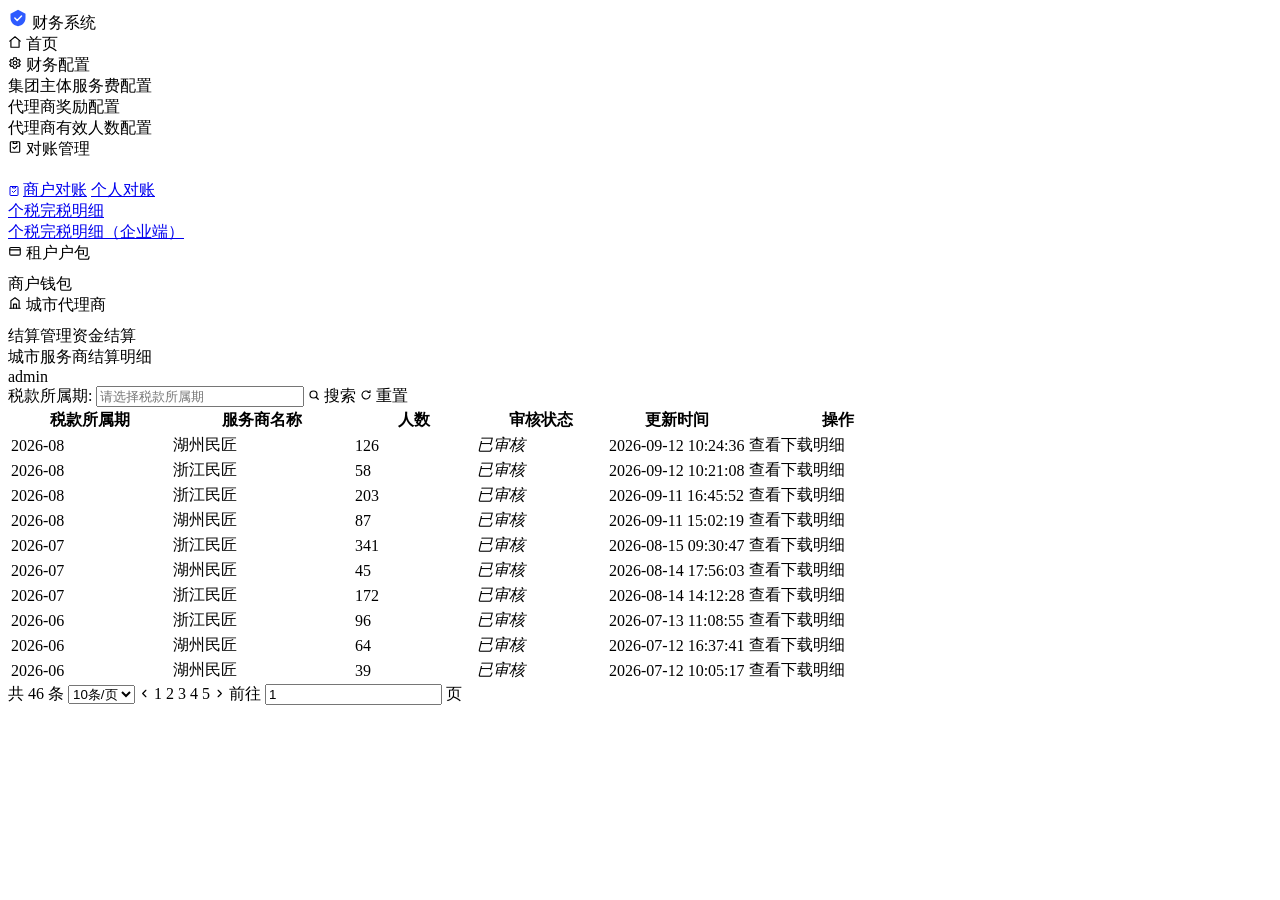
==== tax-enterprise.html @ 46fa18cd "Add finance system static pages: merchant reconciliation and tax payment details (admin & enterprise" ====
<!DOCTYPE html>
<html lang="zh-CN">
<head>
<meta charset="UTF-8">
<title>财务系统 - 个税完税明细（企业端）</title>
<link rel="stylesheet" href="./common.css">
</head>
<body>
<div class="app">

  <!-- ============ 左侧菜单 ============ -->
  <aside class="sidebar">
    <div class="logo">
      <svg width="20" height="20" viewBox="0 0 24 24" fill="none">
        <path d="M12 2 L21 7 V12 C21 17.2 17.3 20.8 12 22 C6.7 20.8 3 17.2 3 12 V7 Z" fill="#2e5bff"/>
        <path d="M8.2 12.1 L11 14.9 L16.2 9.7" stroke="#fff" stroke-width="1.8" fill="none" stroke-linecap="round" stroke-linejoin="round"/>
      </svg>
      财务系统
    </div>

    <nav class="menu">
      <div class="menu-item">
        <span class="ic">
          <svg width="14" height="14" viewBox="0 0 24 24" fill="none" stroke="currentColor" stroke-width="2" stroke-linecap="round" stroke-linejoin="round"><path d="M3 10.5 L12 3 L21 10.5"/><path d="M5 9.5 V21 H19 V9.5"/></svg>
        </span>
        首页
      </div>

      <div class="menu-group">
        <div class="menu-title">
          <span class="ic">
            <svg width="14" height="14" viewBox="0 0 24 24" fill="none" stroke="currentColor" stroke-width="2"><circle cx="12" cy="12" r="3.2"/><path d="M19 12a7 7 0 0 0-.1-1.2l2-1.5-2-3.4-2.3 1a7 7 0 0 0-2-1.2L14.2 3H9.8L9.4 5.7a7 7 0 0 0-2 1.2l-2.3-1-2 3.4 2 1.5A7 7 0 0 0 5 12c0 .4 0 .8.1 1.2l-2 1.5 2 3.4 2.3-1a7 7 0 0 0 2 1.2l.4 2.7h4.4l.4-2.7a7 7 0 0 0 2-1.2l2.3 1 2-3.4-2-1.5c.1-.4.1-.8.1-1.2z"/></svg>
          </span>
          财务配置
        </div>
        <div class="menu-sub">
          <div class="row"><span>集团主体</span><span>服务费配置</span></div>
          <div>代理商奖励配置</div>
          <div>代理商有效人数配置</div>
        </div>
      </div>

      <div class="menu-group">
        <div class="menu-title">
          <span class="ic">
            <svg width="14" height="14" viewBox="0 0 24 24" fill="none" stroke="currentColor" stroke-width="2" stroke-linecap="round" stroke-linejoin="round"><rect x="4" y="3" width="16" height="18" rx="1.5"/><path d="M9 3 V6 H15 V3"/><path d="M8.5 12.5 L11 15 L15.8 10.2"/></svg>
          </span>
          对账管理
        </div>
        <div class="menu-sub" style="padding-top:20px;">
          <div class="row">
            <a href="./index.html"><svg width="12" height="12" viewBox="0 0 24 24" fill="none" stroke="currentColor" stroke-width="2" stroke-linecap="round" stroke-linejoin="round" style="vertical-align:-2px;margin-right:3px;"><rect x="4" y="3" width="16" height="18" rx="1.5"/><path d="M9 3 V6 H15 V3"/><path d="M8.5 12.5 L11 15 L15.8 10.2"/></svg>商户对账</a>
            <a href="#">个人对账</a>
          </div>
          <div><a href="./tax.html">个税完税明细</a></div>
          <div><a href="./tax-enterprise.html" class="active">个税完税明细（企业端）</a></div>
        </div>
      </div>

      <div class="menu-group">
        <div class="menu-title">
          <span class="ic">
            <svg width="14" height="14" viewBox="0 0 24 24" fill="none" stroke="currentColor" stroke-width="2" stroke-linecap="round" stroke-linejoin="round"><rect x="3" y="6" width="18" height="13" rx="2"/><path d="M3 10 H21"/></svg>
          </span>
          租户户包
        </div>
        <div class="menu-sub" style="padding-top:10px;">
          <div>商户钱包</div>
        </div>
      </div>

      <div class="menu-group">
        <div class="menu-title">
          <span class="ic">
            <svg width="14" height="14" viewBox="0 0 24 24" fill="none" stroke="currentColor" stroke-width="2" stroke-linecap="round" stroke-linejoin="round"><path d="M3 21 H21"/><path d="M5 21 V8 L12 3 L19 8 V21"/><path d="M9.5 21 V14 H14.5 V21"/></svg>
          </span>
          城市代理商
        </div>
        <div class="menu-sub" style="padding-top:10px;">
          <div class="row"><span>结算管理</span><span>资金结算</span></div>
          <div>城市服务商结算明细</div>
        </div>
      </div>
    </nav>
  </aside>

  <!-- ============ 右侧主区域 ============ -->
  <main class="main">
    <div class="admin">admin</div>

    <div class="content">
      <div class="card">

        <!-- 筛选栏（纯静态，不做搜索交互） -->
        <div class="toolbar">
          <label class="field">税款所属期:
            <input type="text" placeholder="请选择税款所属期" style="width:200px;">
          </label>
          <span class="btn btn-primary">
            <svg width="12" height="12" viewBox="0 0 24 24" fill="none" stroke="currentColor" stroke-width="2.4" stroke-linecap="round"><circle cx="11" cy="11" r="7"/><path d="M20.5 20.5 L16.5 16.5"/></svg>
            搜索
          </span>
          <span class="btn btn-plain">
            <svg width="12" height="12" viewBox="0 0 24 24" fill="none" stroke="currentColor" stroke-width="2.2" stroke-linecap="round" stroke-linejoin="round"><path d="M20 12 A8 8 0 1 1 17.5 6.2"/><path d="M20 3 V7 H16"/></svg>
            重置
          </span>
        </div>

        <!-- 数据表格 -->
        <table>
          <colgroup>
            <col style="width:160px">
            <col style="width:180px">
            <col style="width:120px">
            <col style="width:130px">
            <col>
            <col style="width:180px">
          </colgroup>
          <thead>
            <tr>
              <th>税款所属期</th>
              <th>服务商名称</th>
              <th>人数</th>
              <th>审核状态</th>
              <th>更新时间</th>
              <th>操作</th>
            </tr>
          </thead>
          <tbody>
            <tr>
              <td>2026-08</td>
              <td>湖州民匠</td>
              <td>126</td>
              <td><i class="tag tag-done">已审核</i></td>
              <td>2026-09-12 10:24:36</td>
              <td class="ops">
                <span class="detail">查看</span><span class="detail">下载明细</span>
              </td>
            </tr>
            <tr>
              <td>2026-08</td>
              <td>浙江民匠</td>
              <td>58</td>
              <td><i class="tag tag-done">已审核</i></td>
              <td>2026-09-12 10:21:08</td>
              <td class="ops">
                <span class="detail">查看</span><span class="detail">下载明细</span>
              </td>
            </tr>
            <tr>
              <td>2026-08</td>
              <td>浙江民匠</td>
              <td>203</td>
              <td><i class="tag tag-done">已审核</i></td>
              <td>2026-09-11 16:45:52</td>
              <td class="ops">
                <span class="detail">查看</span><span class="detail">下载明细</span>
              </td>
            </tr>
            <tr>
              <td>2026-08</td>
              <td>湖州民匠</td>
              <td>87</td>
              <td><i class="tag tag-done">已审核</i></td>
              <td>2026-09-11 15:02:19</td>
              <td class="ops">
                <span class="detail">查看</span><span class="detail">下载明细</span>
              </td>
            </tr>
            <tr>
              <td>2026-07</td>
              <td>浙江民匠</td>
              <td>341</td>
              <td><i class="tag tag-done">已审核</i></td>
              <td>2026-08-15 09:30:47</td>
              <td class="ops">
                <span class="detail">查看</span><span class="detail">下载明细</span>
              </td>
            </tr>
            <tr>
              <td>2026-07</td>
              <td>湖州民匠</td>
              <td>45</td>
              <td><i class="tag tag-done">已审核</i></td>
              <td>2026-08-14 17:56:03</td>
              <td class="ops">
                <span class="detail">查看</span><span class="detail">下载明细</span>
              </td>
            </tr>
            <tr>
              <td>2026-07</td>
              <td>浙江民匠</td>
              <td>172</td>
              <td><i class="tag tag-done">已审核</i></td>
              <td>2026-08-14 14:12:28</td>
              <td class="ops">
                <span class="detail">查看</span><span class="detail">下载明细</span>
              </td>
            </tr>
            <tr>
              <td>2026-06</td>
              <td>浙江民匠</td>
              <td>96</td>
              <td><i class="tag tag-done">已审核</i></td>
              <td>2026-07-13 11:08:55</td>
              <td class="ops">
                <span class="detail">查看</span><span class="detail">下载明细</span>
              </td>
            </tr>
            <tr>
              <td>2026-06</td>
              <td>湖州民匠</td>
              <td>64</td>
              <td><i class="tag tag-done">已审核</i></td>
              <td>2026-07-12 16:37:41</td>
              <td class="ops">
                <span class="detail">查看</span><span class="detail">下载明细</span>
              </td>
            </tr>
            <tr>
              <td>2026-06</td>
              <td>湖州民匠</td>
              <td>39</td>
              <td><i class="tag tag-done">已审核</i></td>
              <td>2026-07-12 10:05:17</td>
              <td class="ops">
                <span class="detail">查看</span><span class="detail">下载明细</span>
              </td>
            </tr>
          </tbody>
        </table>

        <!-- 分页 -->
        <div class="pager">
          <span class="total">共 46 条</span>
          <select>
            <option>10条/页</option>
          </select>
          <span class="pg">
            <svg width="11" height="11" viewBox="0 0 24 24" fill="none" stroke="currentColor" stroke-width="2.6" stroke-linecap="round" stroke-linejoin="round"><polyline points="15 5 8 12 15 19"/></svg>
          </span>
          <span class="pg active">1</span>
          <span class="pg">2</span>
          <span class="pg">3</span>
          <span class="pg">4</span>
          <span class="pg">5</span>
          <span class="pg">
            <svg width="11" height="11" viewBox="0 0 24 24" fill="none" stroke="currentColor" stroke-width="2.6" stroke-linecap="round" stroke-linejoin="round"><polyline points="9 5 16 12 9 19"/></svg>
          </span>
          <span class="goto">前往 <input value="1"> 页</span>
        </div>

      </div>
    </div>
  </main>
</div>
</body>
</html>
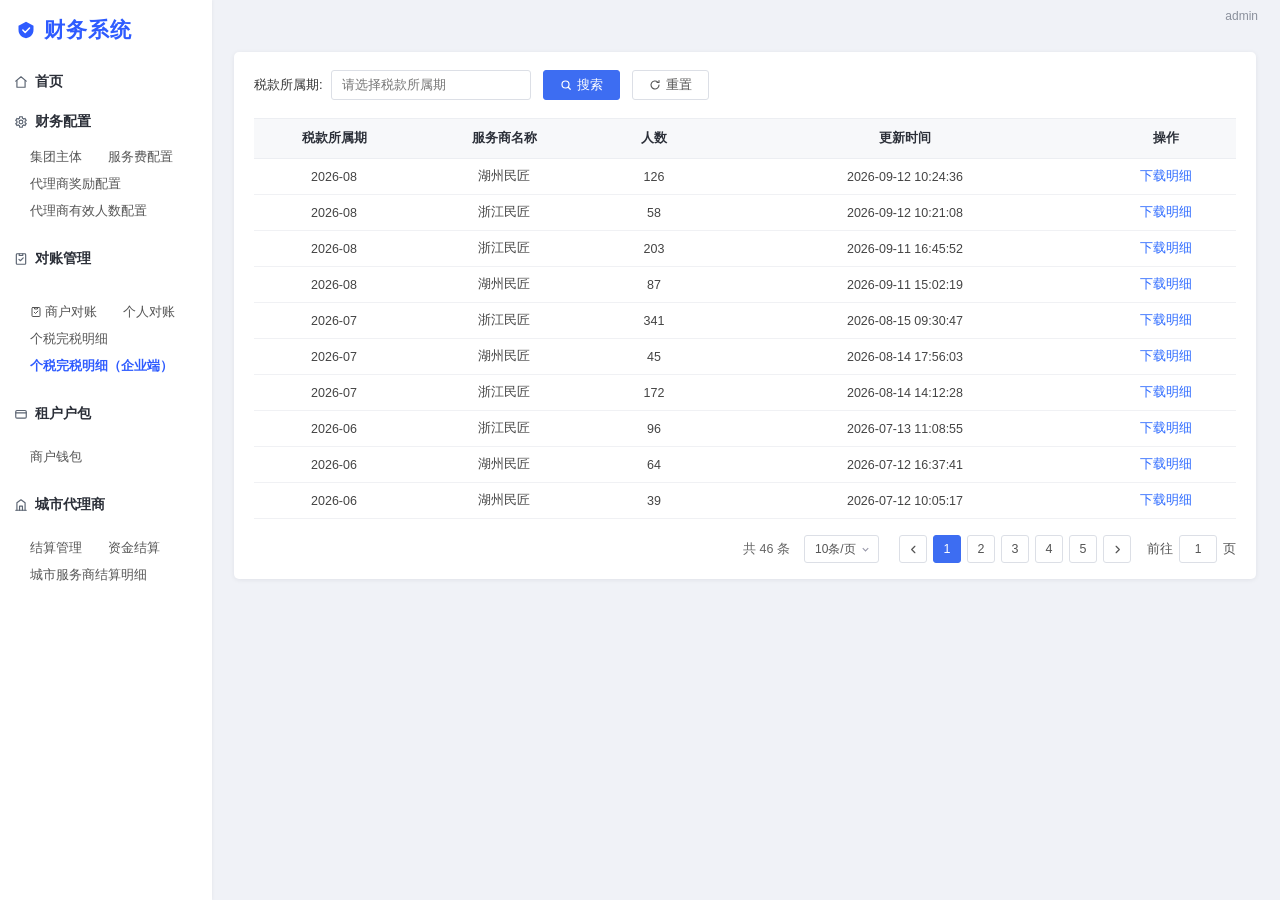
==== commit 1473fba5: "Remove view action; drop audit status column on enterprise view" ====
--- a/tax-enterprise.html
+++ b/tax-enterprise.html
@@ -112,16 +112,14 @@
             <col style="width:160px">
             <col style="width:180px">
             <col style="width:120px">
-            <col style="width:130px">
             <col>
-            <col style="width:180px">
+            <col style="width:140px">
           </colgroup>
           <thead>
             <tr>
               <th>税款所属期</th>
               <th>服务商名称</th>
               <th>人数</th>
-              <th>审核状态</th>
               <th>更新时间</th>
               <th>操作</th>
             </tr>
@@ -131,100 +129,90 @@
               <td>2026-08</td>
               <td>湖州民匠</td>
               <td>126</td>
-              <td><i class="tag tag-done">已审核</i></td>
               <td>2026-09-12 10:24:36</td>
               <td class="ops">
-                <span class="detail">查看</span><span class="detail">下载明细</span>
+                <span class="detail">下载明细</span>
               </td>
             </tr>
             <tr>
               <td>2026-08</td>
               <td>浙江民匠</td>
               <td>58</td>
-              <td><i class="tag tag-done">已审核</i></td>
               <td>2026-09-12 10:21:08</td>
               <td class="ops">
-                <span class="detail">查看</span><span class="detail">下载明细</span>
+                <span class="detail">下载明细</span>
               </td>
             </tr>
             <tr>
               <td>2026-08</td>
               <td>浙江民匠</td>
               <td>203</td>
-              <td><i class="tag tag-done">已审核</i></td>
               <td>2026-09-11 16:45:52</td>
               <td class="ops">
-                <span class="detail">查看</span><span class="detail">下载明细</span>
+                <span class="detail">下载明细</span>
               </td>
             </tr>
             <tr>
               <td>2026-08</td>
               <td>湖州民匠</td>
               <td>87</td>
-              <td><i class="tag tag-done">已审核</i></td>
               <td>2026-09-11 15:02:19</td>
               <td class="ops">
-                <span class="detail">查看</span><span class="detail">下载明细</span>
+                <span class="detail">下载明细</span>
               </td>
             </tr>
             <tr>
               <td>2026-07</td>
               <td>浙江民匠</td>
               <td>341</td>
-              <td><i class="tag tag-done">已审核</i></td>
               <td>2026-08-15 09:30:47</td>
               <td class="ops">
-                <span class="detail">查看</span><span class="detail">下载明细</span>
+                <span class="detail">下载明细</span>
               </td>
             </tr>
             <tr>
               <td>2026-07</td>
               <td>湖州民匠</td>
               <td>45</td>
-              <td><i class="tag tag-done">已审核</i></td>
               <td>2026-08-14 17:56:03</td>
               <td class="ops">
-                <span class="detail">查看</span><span class="detail">下载明细</span>
+                <span class="detail">下载明细</span>
               </td>
             </tr>
             <tr>
               <td>2026-07</td>
               <td>浙江民匠</td>
               <td>172</td>
-              <td><i class="tag tag-done">已审核</i></td>
               <td>2026-08-14 14:12:28</td>
               <td class="ops">
-                <span class="detail">查看</span><span class="detail">下载明细</span>
+                <span class="detail">下载明细</span>
               </td>
             </tr>
             <tr>
               <td>2026-06</td>
               <td>浙江民匠</td>
               <td>96</td>
-              <td><i class="tag tag-done">已审核</i></td>
               <td>2026-07-13 11:08:55</td>
               <td class="ops">
-                <span class="detail">查看</span><span class="detail">下载明细</span>
+                <span class="detail">下载明细</span>
               </td>
             </tr>
             <tr>
               <td>2026-06</td>
               <td>湖州民匠</td>
               <td>64</td>
-              <td><i class="tag tag-done">已审核</i></td>
               <td>2026-07-12 16:37:41</td>
               <td class="ops">
-                <span class="detail">查看</span><span class="detail">下载明细</span>
+                <span class="detail">下载明细</span>
               </td>
             </tr>
             <tr>
               <td>2026-06</td>
               <td>湖州民匠</td>
               <td>39</td>
-              <td><i class="tag tag-done">已审核</i></td>
               <td>2026-07-12 10:05:17</td>
               <td class="ops">
-                <span class="detail">查看</span><span class="detail">下载明细</span>
+                <span class="detail">下载明细</span>
               </td>
             </tr>
           </tbody>
--- a/common.css
+++ b/common.css
@@ -0,0 +1,319 @@
+* { margin: 0; padding: 0; box-sizing: border-box; }
+html, body { height: 100%; }
+body {
+  font-family: "Microsoft YaHei", "PingFang SC", "Hiragino Sans GB", Arial, sans-serif;
+  font-size: 13px;
+  color: #333;
+  background: #f0f2f7;
+  min-width: 1200px;
+}
+.app { display: flex; min-height: 100vh; }
+
+/* ============ 左侧菜单 ============ */
+.sidebar {
+  width: 212px;
+  flex-shrink: 0;
+  background: #fff;
+  box-shadow: 1px 0 3px rgba(0,0,0,.04);
+  padding-bottom: 30px;
+}
+.logo {
+  display: flex;
+  align-items: center;
+  gap: 8px;
+  padding: 16px 14px 14px 16px;
+  font-size: 21px;
+  font-weight: 700;
+  color: #2e5bff;
+  letter-spacing: 1px;
+}
+.logo svg { flex-shrink: 0; }
+.menu { padding-top: 4px; user-select: none; }
+.menu-group { margin-bottom: 6px; }
+.menu-title {
+  display: flex;
+  align-items: center;
+  gap: 7px;
+  padding: 11px 14px;
+  font-size: 13.5px;
+  font-weight: 700;
+  color: #2b2f38;
+}
+.menu-title .ic { color: #5b6472; display: inline-flex; }
+.menu-sub {
+  padding: 2px 14px 8px 30px;
+  color: #555;
+  line-height: 27px;
+  font-size: 12.5px;
+}
+.menu-sub .row { display: flex; gap: 26px; white-space: nowrap; }
+.menu-sub a {
+  color: #555;
+  text-decoration: none;
+}
+.menu-sub a.active { color: #2e5bff; font-weight: 600; }
+.menu-sub a.active svg { vertical-align: -2px; margin-right: 3px; }
+.menu-item {
+  display: flex;
+  align-items: center;
+  gap: 7px;
+  padding: 11px 14px;
+  font-size: 13.5px;
+  font-weight: 700;
+  color: #2b2f38;
+}
+.menu-item .ic { color: #5b6472; display: inline-flex; }
+
+/* ============ 右侧主区域 ============ */
+.main { flex: 1; position: relative; }
+.admin {
+  position: absolute;
+  top: 9px; right: 22px;
+  font-size: 12px;
+  color: #8a909c;
+}
+.content { padding: 52px 24px 30px 22px; }
+.card {
+  background: #fff;
+  border-radius: 5px;
+  box-shadow: 0 1px 5px rgba(0,21,41,.07);
+  padding: 18px 20px 16px;
+}
+
+/* ============ 筛选栏 ============ */
+.toolbar {
+  display: flex;
+  align-items: center;
+  flex-wrap: wrap;
+  gap: 12px;
+  margin-bottom: 18px;
+}
+.toolbar label.field { display: flex; align-items: center; gap: 8px; font-size: 13px; color: #333; }
+.toolbar input[type="text"],
+.toolbar select {
+  height: 30px;
+  border: 1px solid #dcdfe6;
+  border-radius: 3px;
+  padding: 0 10px;
+  font-size: 12.5px;
+  color: #333;
+  background: #fff;
+  outline: none;
+}
+.toolbar input[type="text"] { width: 230px; }
+.toolbar select {
+  width: 200px;
+  appearance: none; -webkit-appearance: none;
+  background: #fff url("data:image/svg+xml;utf8,<svg xmlns='http://www.w3.org/2000/svg' width='12' height='12' viewBox='0 0 24 24' fill='none' stroke='%2399a' stroke-width='2.4'><polyline points='6 9 12 15 18 9'/></svg>") no-repeat right 10px center;
+  padding-right: 28px;
+  color: #9aa0ab;
+}
+.toolbar select.has-val { color: #333; }
+.btn {
+  height: 30px;
+  border-radius: 3px;
+  font-size: 12.5px;
+  display: inline-flex;
+  align-items: center;
+  gap: 5px;
+  padding: 0 16px;
+}
+.btn-primary { background: #3d6df2; color: #fff; border: 1px solid #3d6df2; }
+.btn-plain { background: #fff; color: #555; border: 1px solid #dcdfe6; }
+
+.circle-tools { margin-left: auto; display: flex; gap: 9px; }
+.circle-tools .ct {
+  width: 26px; height: 26px;
+  border: 1px solid #d7dbe3;
+  border-radius: 50%;
+  color: #9aa0ac;
+  display: flex; align-items: center; justify-content: center;
+  font-size: 13px;
+  background: #fff;
+}
+.circle-tools .ct svg { display: block; }
+
+/* ============ 表格 ============ */
+table {
+  width: 100%;
+  border-collapse: collapse;
+  table-layout: fixed;
+}
+thead th {
+  background: #f7f8fa;
+  border-top: 1px solid #eceef2;
+  border-bottom: 1px solid #eceef2;
+  height: 40px;
+  font-size: 12.5px;
+  font-weight: 700;
+  color: #2b2f38;
+  text-align: center;
+  padding: 0 8px;
+  white-space: nowrap;
+  overflow: hidden;
+}
+thead th.name { text-align: left; padding-left: 16px; }
+tbody td {
+  height: 36px;
+  border-bottom: 1px solid #f0f1f4;
+  text-align: center;
+  font-size: 12.5px;
+  color: #444;
+  padding: 0 8px;
+  white-space: nowrap;
+  overflow: hidden;
+  text-overflow: ellipsis;
+}
+tbody td.name { text-align: left; padding-left: 16px; }
+tbody td.idx { color: #555; }
+.st-abn { color: #f5302b; }
+.st-ok { color: #2faf44; }
+.detail { color: #2e6bff; text-decoration: none; }
+.audit-btn { cursor: pointer; }
+.ops .detail + .detail::before {
+  content: "";
+  border-left: 1px solid #d4dae6;
+  margin: 0 7px;
+}
+/* 已审核行的审核按钮置灰不可点 */
+.detail.disabled { color: #c0c4cc; cursor: not-allowed; }
+
+/* ============ 审核状态标签 ============ */
+.tag {
+  display: inline-block;
+  height: 22px;
+  line-height: 22px;
+  padding: 0 9px;
+  border-radius: 3px;
+  font-size: 12px;
+  font-style: normal;
+}
+.tag-pending { color: #e6a23c; background: #fdf6ec; border: 1px solid #faecd8; }
+.tag-done { color: #2faf44; background: #f0f9eb; border: 1px solid #e1f3d8; }
+
+/* ============ 二次确认弹框 ============ */
+.modal-mask {
+  display: none;
+  position: fixed;
+  inset: 0;
+  background: rgba(0,0,0,.45);
+  z-index: 2000;
+}
+.modal-mask.show { display: block; }
+.modal-box {
+  position: absolute;
+  top: 50%; left: 50%;
+  transform: translate(-50%, -50%);
+  width: 420px;
+  background: #fff;
+  border-radius: 5px;
+  box-shadow: 0 8px 30px rgba(0,0,0,.18);
+  font-size: 13px;
+}
+.modal-header {
+  display: flex;
+  align-items: center;
+  justify-content: space-between;
+  padding: 15px 18px 10px;
+  font-size: 15px;
+  font-weight: 700;
+  color: #303133;
+}
+.modal-close {
+  color: #909399;
+  font-size: 17px;
+  line-height: 1;
+  cursor: pointer;
+  font-weight: 400;
+}
+.modal-body {
+  display: flex;
+  align-items: flex-start;
+  gap: 10px;
+  padding: 8px 18px 18px;
+  color: #606266;
+  line-height: 22px;
+}
+.modal-body .warn-ic { flex-shrink: 0; margin-top: 1px; }
+.modal-body .company { color: #303133; }
+.modal-footer {
+  display: flex;
+  justify-content: flex-end;
+  gap: 10px;
+  padding: 0 18px 16px;
+}
+.modal-btn {
+  min-width: 64px;
+  height: 32px;
+  padding: 0 16px;
+  border-radius: 3px;
+  font-size: 13px;
+  display: inline-flex;
+  align-items: center;
+  justify-content: center;
+  cursor: pointer;
+}
+.modal-btn.cancel { background: #fff; color: #606266; border: 1px solid #dcdfe6; }
+.modal-btn.ok { background: #3d6df2; color: #fff; border: 1px solid #3d6df2; }
+
+/* ============ 轻提示 ============ */
+.toast {
+  position: fixed;
+  top: 24px;
+  left: 50%;
+  transform: translateX(-50%);
+  background: #f0f9eb;
+  color: #2faf44;
+  border: 1px solid #e1f3d8;
+  border-radius: 4px;
+  padding: 11px 18px;
+  font-size: 13px;
+  z-index: 3000;
+  display: none;
+  align-items: center;
+  gap: 7px;
+}
+.toast.show { display: inline-flex; }
+
+/* ============ 分页 ============ */
+.pager {
+  display: flex;
+  align-items: center;
+  justify-content: flex-end;
+  gap: 6px;
+  margin-top: 16px;
+  font-size: 12.5px;
+  color: #555;
+}
+.pager .total { margin-right: 8px; color: #666; }
+.pager select {
+  height: 28px;
+  border: 1px solid #dcdfe6;
+  border-radius: 3px;
+  padding: 0 22px 0 10px;
+  font-size: 12px;
+  color: #555;
+  margin-right: 14px;
+  appearance: none; -webkit-appearance: none;
+  background: #fff url("data:image/svg+xml;utf8,<svg xmlns='http://www.w3.org/2000/svg' width='11' height='11' viewBox='0 0 24 24' fill='none' stroke='%2399a' stroke-width='2.4'><polyline points='6 9 12 15 18 9'/></svg>") no-repeat right 7px center;
+}
+.pg {
+  min-width: 28px; height: 28px;
+  border: 1px solid #dcdfe6;
+  border-radius: 3px;
+  background: #fff;
+  color: #555;
+  display: inline-flex; align-items: center; justify-content: center;
+  padding: 0 6px;
+}
+.pg.active { background: #3d6df2; border-color: #3d6df2; color: #fff; }
+.goto { margin-left: 10px; display: flex; align-items: center; gap: 6px; }
+.goto input {
+  width: 38px; height: 28px;
+  border: 1px solid #dcdfe6;
+  border-radius: 3px;
+  text-align: center;
+  font-size: 12px;
+  color: #555;
+  outline: none;
+}
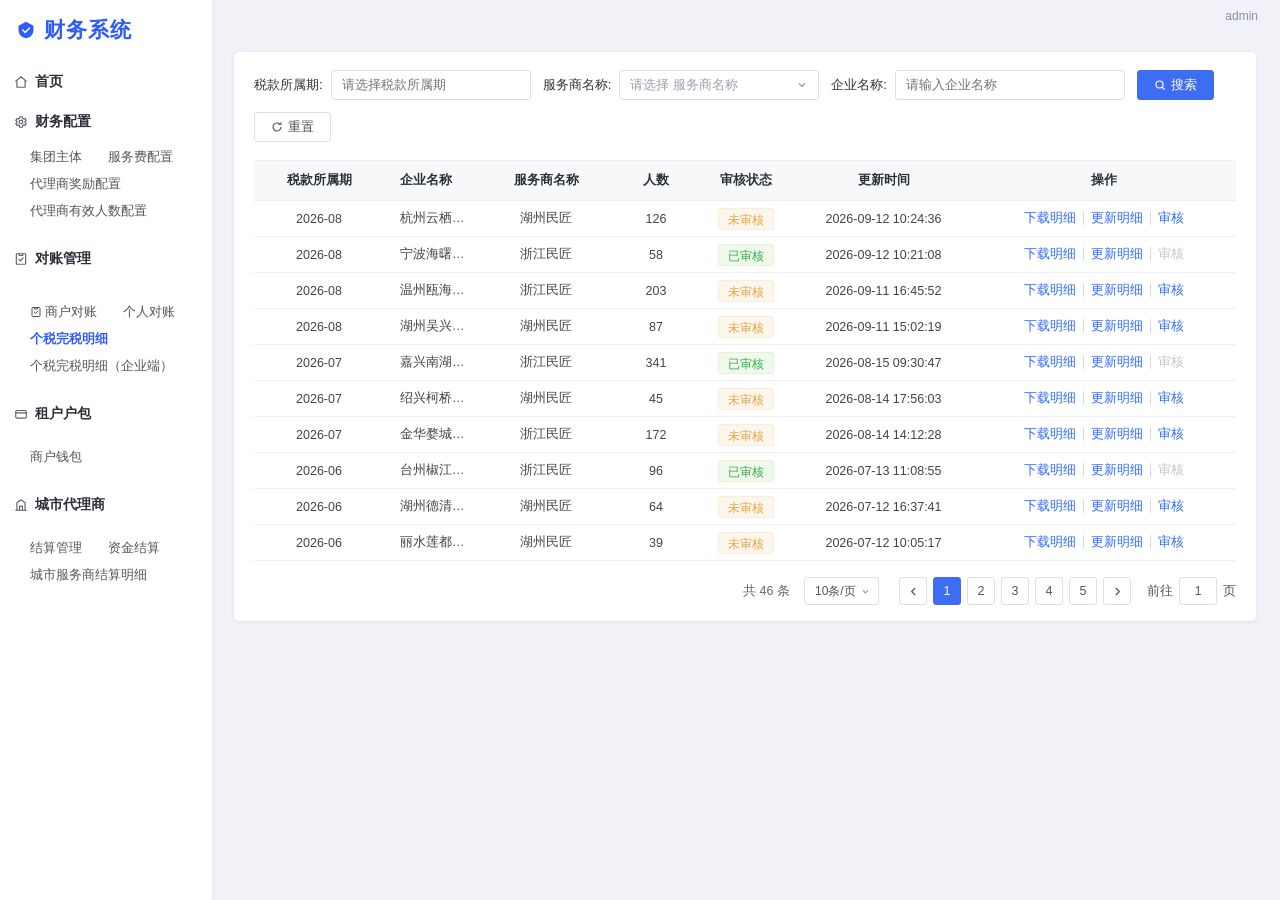
==== commit 2af52b29: "Add tax process flow image and sync latest page updates" ====
--- a/tax-enterprise.html
+++ b/tax-enterprise.html
@@ -1,246 +1,359 @@
 <!DOCTYPE html>
-<html lang="zh-CN">
-<head>
-<meta charset="UTF-8">
-<title>财务系统 - 个税完税明细（企业端）</title>
-<link rel="stylesheet" href="./common.css">
-</head>
-<body>
-<div class="app">
-
-  <!-- ============ 左侧菜单 ============ -->
-  <aside class="sidebar">
-    <div class="logo">
-      <svg width="20" height="20" viewBox="0 0 24 24" fill="none">
-        <path d="M12 2 L21 7 V12 C21 17.2 17.3 20.8 12 22 C6.7 20.8 3 17.2 3 12 V7 Z" fill="#2e5bff"/>
-        <path d="M8.2 12.1 L11 14.9 L16.2 9.7" stroke="#fff" stroke-width="1.8" fill="none" stroke-linecap="round" stroke-linejoin="round"/>
-      </svg>
-      财务系统
-    </div>
-
-    <nav class="menu">
-      <div class="menu-item">
-        <span class="ic">
-          <svg width="14" height="14" viewBox="0 0 24 24" fill="none" stroke="currentColor" stroke-width="2" stroke-linecap="round" stroke-linejoin="round"><path d="M3 10.5 L12 3 L21 10.5"/><path d="M5 9.5 V21 H19 V9.5"/></svg>
-        </span>
-        首页
-      </div>
-
-      <div class="menu-group">
-        <div class="menu-title">
-          <span class="ic">
-            <svg width="14" height="14" viewBox="0 0 24 24" fill="none" stroke="currentColor" stroke-width="2"><circle cx="12" cy="12" r="3.2"/><path d="M19 12a7 7 0 0 0-.1-1.2l2-1.5-2-3.4-2.3 1a7 7 0 0 0-2-1.2L14.2 3H9.8L9.4 5.7a7 7 0 0 0-2 1.2l-2.3-1-2 3.4 2 1.5A7 7 0 0 0 5 12c0 .4 0 .8.1 1.2l-2 1.5 2 3.4 2.3-1a7 7 0 0 0 2 1.2l.4 2.7h4.4l.4-2.7a7 7 0 0 0 2-1.2l2.3 1 2-3.4-2-1.5c.1-.4.1-.8.1-1.2z"/></svg>
-          </span>
-          财务配置
-        </div>
-        <div class="menu-sub">
-          <div class="row"><span>集团主体</span><span>服务费配置</span></div>
-          <div>代理商奖励配置</div>
-          <div>代理商有效人数配置</div>
-        </div>
-      </div>
-
-      <div class="menu-group">
-        <div class="menu-title">
-          <span class="ic">
-            <svg width="14" height="14" viewBox="0 0 24 24" fill="none" stroke="currentColor" stroke-width="2" stroke-linecap="round" stroke-linejoin="round"><rect x="4" y="3" width="16" height="18" rx="1.5"/><path d="M9 3 V6 H15 V3"/><path d="M8.5 12.5 L11 15 L15.8 10.2"/></svg>
-          </span>
-          对账管理
-        </div>
-        <div class="menu-sub" style="padding-top:20px;">
-          <div class="row">
-            <a href="./index.html"><svg width="12" height="12" viewBox="0 0 24 24" fill="none" stroke="currentColor" stroke-width="2" stroke-linecap="round" stroke-linejoin="round" style="vertical-align:-2px;margin-right:3px;"><rect x="4" y="3" width="16" height="18" rx="1.5"/><path d="M9 3 V6 H15 V3"/><path d="M8.5 12.5 L11 15 L15.8 10.2"/></svg>商户对账</a>
-            <a href="#">个人对账</a>
-          </div>
-          <div><a href="./tax.html">个税完税明细</a></div>
-          <div><a href="./tax-enterprise.html" class="active">个税完税明细（企业端）</a></div>
-        </div>
-      </div>
-
-      <div class="menu-group">
-        <div class="menu-title">
-          <span class="ic">
-            <svg width="14" height="14" viewBox="0 0 24 24" fill="none" stroke="currentColor" stroke-width="2" stroke-linecap="round" stroke-linejoin="round"><rect x="3" y="6" width="18" height="13" rx="2"/><path d="M3 10 H21"/></svg>
-          </span>
-          租户户包
-        </div>
-        <div class="menu-sub" style="padding-top:10px;">
-          <div>商户钱包</div>
-        </div>
-      </div>
-
-      <div class="menu-group">
-        <div class="menu-title">
-          <span class="ic">
-            <svg width="14" height="14" viewBox="0 0 24 24" fill="none" stroke="currentColor" stroke-width="2" stroke-linecap="round" stroke-linejoin="round"><path d="M3 21 H21"/><path d="M5 21 V8 L12 3 L19 8 V21"/><path d="M9.5 21 V14 H14.5 V21"/></svg>
-          </span>
-          城市代理商
-        </div>
-        <div class="menu-sub" style="padding-top:10px;">
-          <div class="row"><span>结算管理</span><span>资金结算</span></div>
-          <div>城市服务商结算明细</div>
-        </div>
-      </div>
-    </nav>
-  </aside>
-
-  <!-- ============ 右侧主区域 ============ -->
-  <main class="main">
-    <div class="admin">admin</div>
-
-    <div class="content">
-      <div class="card">
-
-        <!-- 筛选栏（纯静态，不做搜索交互） -->
-        <div class="toolbar">
-          <label class="field">税款所属期:
-            <input type="text" placeholder="请选择税款所属期" style="width:200px;">
-          </label>
-          <span class="btn btn-primary">
-            <svg width="12" height="12" viewBox="0 0 24 24" fill="none" stroke="currentColor" stroke-width="2.4" stroke-linecap="round"><circle cx="11" cy="11" r="7"/><path d="M20.5 20.5 L16.5 16.5"/></svg>
-            搜索
-          </span>
-          <span class="btn btn-plain">
-            <svg width="12" height="12" viewBox="0 0 24 24" fill="none" stroke="currentColor" stroke-width="2.2" stroke-linecap="round" stroke-linejoin="round"><path d="M20 12 A8 8 0 1 1 17.5 6.2"/><path d="M20 3 V7 H16"/></svg>
-            重置
-          </span>
-        </div>
-
-        <!-- 数据表格 -->
-        <table>
-          <colgroup>
-            <col style="width:160px">
-            <col style="width:180px">
-            <col style="width:120px">
-            <col>
-            <col style="width:140px">
-          </colgroup>
-          <thead>
-            <tr>
-              <th>税款所属期</th>
-              <th>服务商名称</th>
-              <th>人数</th>
-              <th>更新时间</th>
-              <th>操作</th>
-            </tr>
-          </thead>
-          <tbody>
-            <tr>
-              <td>2026-08</td>
-              <td>湖州民匠</td>
-              <td>126</td>
-              <td>2026-09-12 10:24:36</td>
-              <td class="ops">
-                <span class="detail">下载明细</span>
-              </td>
-            </tr>
-            <tr>
-              <td>2026-08</td>
-              <td>浙江民匠</td>
-              <td>58</td>
-              <td>2026-09-12 10:21:08</td>
-              <td class="ops">
-                <span class="detail">下载明细</span>
-              </td>
-            </tr>
-            <tr>
-              <td>2026-08</td>
-              <td>浙江民匠</td>
-              <td>203</td>
-              <td>2026-09-11 16:45:52</td>
-              <td class="ops">
-                <span class="detail">下载明细</span>
-              </td>
-            </tr>
-            <tr>
-              <td>2026-08</td>
-              <td>湖州民匠</td>
-              <td>87</td>
-              <td>2026-09-11 15:02:19</td>
-              <td class="ops">
-                <span class="detail">下载明细</span>
-              </td>
-            </tr>
-            <tr>
-              <td>2026-07</td>
-              <td>浙江民匠</td>
-              <td>341</td>
-              <td>2026-08-15 09:30:47</td>
-              <td class="ops">
-                <span class="detail">下载明细</span>
-              </td>
-            </tr>
-            <tr>
-              <td>2026-07</td>
-              <td>湖州民匠</td>
-              <td>45</td>
-              <td>2026-08-14 17:56:03</td>
-              <td class="ops">
-                <span class="detail">下载明细</span>
-              </td>
-            </tr>
-            <tr>
-              <td>2026-07</td>
-              <td>浙江民匠</td>
-              <td>172</td>
-              <td>2026-08-14 14:12:28</td>
-              <td class="ops">
-                <span class="detail">下载明细</span>
-              </td>
-            </tr>
-            <tr>
-              <td>2026-06</td>
-              <td>浙江民匠</td>
-              <td>96</td>
-              <td>2026-07-13 11:08:55</td>
-              <td class="ops">
-                <span class="detail">下载明细</span>
-              </td>
-            </tr>
-            <tr>
-              <td>2026-06</td>
-              <td>湖州民匠</td>
-              <td>64</td>
-              <td>2026-07-12 16:37:41</td>
-              <td class="ops">
-                <span class="detail">下载明细</span>
-              </td>
-            </tr>
-            <tr>
-              <td>2026-06</td>
-              <td>湖州民匠</td>
-              <td>39</td>
-              <td>2026-07-12 10:05:17</td>
-              <td class="ops">
-                <span class="detail">下载明细</span>
-              </td>
-            </tr>
-          </tbody>
-        </table>
-
-        <!-- 分页 -->
-        <div class="pager">
-          <span class="total">共 46 条</span>
-          <select>
-            <option>10条/页</option>
-          </select>
-          <span class="pg">
-            <svg width="11" height="11" viewBox="0 0 24 24" fill="none" stroke="currentColor" stroke-width="2.6" stroke-linecap="round" stroke-linejoin="round"><polyline points="15 5 8 12 15 19"/></svg>
-          </span>
-          <span class="pg active">1</span>
-          <span class="pg">2</span>
-          <span class="pg">3</span>
-          <span class="pg">4</span>
-          <span class="pg">5</span>
-          <span class="pg">
-            <svg width="11" height="11" viewBox="0 0 24 24" fill="none" stroke="currentColor" stroke-width="2.6" stroke-linecap="round" stroke-linejoin="round"><polyline points="9 5 16 12 9 19"/></svg>
-          </span>
-          <span class="goto">前往 <input value="1"> 页</span>
-        </div>
-
-      </div>
-    </div>
-  </main>
-</div>
-</body>
-</html>
+<html lang="zh-CN"><head>
+<meta charset="UTF-8">
+<title>财务系统 - 个税完税明细</title>
+<link rel="stylesheet" href="./common.css">
+</head>
+<body>
+<div class="app">
+
+  <!-- ============ 左侧菜单 ============ -->
+  <aside class="sidebar">
+    <div class="logo">
+      <svg width="20" height="20" viewBox="0 0 24 24" fill="none">
+        <path d="M12 2 L21 7 V12 C21 17.2 17.3 20.8 12 22 C6.7 20.8 3 17.2 3 12 V7 Z" fill="#2e5bff"></path>
+        <path d="M8.2 12.1 L11 14.9 L16.2 9.7" stroke="#fff" stroke-width="1.8" fill="none" stroke-linecap="round" stroke-linejoin="round"></path>
+      </svg>
+      财务系统
+    </div>
+
+    <nav class="menu">
+      <div class="menu-item">
+        <span class="ic">
+          <svg width="14" height="14" viewBox="0 0 24 24" fill="none" stroke="currentColor" stroke-width="2" stroke-linecap="round" stroke-linejoin="round"><path d="M3 10.5 L12 3 L21 10.5"></path><path d="M5 9.5 V21 H19 V9.5"></path></svg>
+        </span>
+        首页
+      </div>
+
+      <div class="menu-group">
+        <div class="menu-title">
+          <span class="ic">
+            <svg width="14" height="14" viewBox="0 0 24 24" fill="none" stroke="currentColor" stroke-width="2"><circle cx="12" cy="12" r="3.2"></circle><path d="M19 12a7 7 0 0 0-.1-1.2l2-1.5-2-3.4-2.3 1a7 7 0 0 0-2-1.2L14.2 3H9.8L9.4 5.7a7 7 0 0 0-2 1.2l-2.3-1-2 3.4 2 1.5A7 7 0 0 0 5 12c0 .4 0 .8.1 1.2l-2 1.5 2 3.4 2.3-1a7 7 0 0 0 2 1.2l.4 2.7h4.4l.4-2.7a7 7 0 0 0 2-1.2l2.3 1 2-3.4-2-1.5c.1-.4.1-.8.1-1.2z"></path></svg>
+          </span>
+          财务配置
+        </div>
+        <div class="menu-sub">
+          <div class="row"><span>集团主体</span><span>服务费配置</span></div>
+          <div>代理商奖励配置</div>
+          <div>代理商有效人数配置</div>
+        </div>
+      </div>
+
+      <div class="menu-group">
+        <div class="menu-title">
+          <span class="ic">
+            <svg width="14" height="14" viewBox="0 0 24 24" fill="none" stroke="currentColor" stroke-width="2" stroke-linecap="round" stroke-linejoin="round"><rect x="4" y="3" width="16" height="18" rx="1.5"></rect><path d="M9 3 V6 H15 V3"></path><path d="M8.5 12.5 L11 15 L15.8 10.2"></path></svg>
+          </span>
+          对账管理
+        </div>
+        <div class="menu-sub" style="padding-top:20px;">
+          <div class="row">
+            <a href="./index.html"><svg width="12" height="12" viewBox="0 0 24 24" fill="none" stroke="currentColor" stroke-width="2" stroke-linecap="round" stroke-linejoin="round" style="vertical-align:-2px;margin-right:3px;"><rect x="4" y="3" width="16" height="18" rx="1.5"></rect><path d="M9 3 V6 H15 V3"></path><path d="M8.5 12.5 L11 15 L15.8 10.2"></path></svg>商户对账</a>
+            <a href="#">个人对账</a>
+          </div>
+          <div><a href="./tax.html" class="active">个税完税明细</a></div>
+          <div><a href="./tax-enterprise.html">个税完税明细（企业端）</a></div>
+        </div>
+      </div>
+
+      <div class="menu-group">
+        <div class="menu-title">
+          <span class="ic">
+            <svg width="14" height="14" viewBox="0 0 24 24" fill="none" stroke="currentColor" stroke-width="2" stroke-linecap="round" stroke-linejoin="round"><rect x="3" y="6" width="18" height="13" rx="2"></rect><path d="M3 10 H21"></path></svg>
+          </span>
+          租户户包
+        </div>
+        <div class="menu-sub" style="padding-top:10px;">
+          <div>商户钱包</div>
+        </div>
+      </div>
+
+      <div class="menu-group">
+        <div class="menu-title">
+          <span class="ic">
+            <svg width="14" height="14" viewBox="0 0 24 24" fill="none" stroke="currentColor" stroke-width="2" stroke-linecap="round" stroke-linejoin="round"><path d="M3 21 H21"></path><path d="M5 21 V8 L12 3 L19 8 V21"></path><path d="M9.5 21 V14 H14.5 V21"></path></svg>
+          </span>
+          城市代理商
+        </div>
+        <div class="menu-sub" style="padding-top:10px;">
+          <div class="row"><span>结算管理</span><span>资金结算</span></div>
+          <div>城市服务商结算明细</div>
+        </div>
+      </div>
+    </nav>
+  </aside>
+
+  <!-- ============ 右侧主区域 ============ -->
+  <main class="main">
+    <div class="admin">admin</div>
+
+    <div class="content">
+      <div class="card">
+
+        <!-- 筛选栏（纯静态，不做搜索交互） -->
+        <div class="toolbar">
+          <label class="field">税款所属期:
+            <input type="text" placeholder="请选择税款所属期" style="width:200px;">
+          </label>
+          <label class="field">服务商名称:
+            <select>
+              <option>请选择 服务商名称</option>
+              <option>湖州民匠</option>
+              <option>浙江民匠</option>
+            </select>
+          </label>
+          <label class="field">企业名称:
+            <input type="text" placeholder="请输入企业名称">
+          </label>
+          <span class="btn btn-primary">
+            <svg width="12" height="12" viewBox="0 0 24 24" fill="none" stroke="currentColor" stroke-width="2.4" stroke-linecap="round"><circle cx="11" cy="11" r="7"></circle><path d="M20.5 20.5 L16.5 16.5"></path></svg>
+            搜索
+          </span>
+          <span class="btn btn-plain">
+            <svg width="12" height="12" viewBox="0 0 24 24" fill="none" stroke="currentColor" stroke-width="2.2" stroke-linecap="round" stroke-linejoin="round"><path d="M20 12 A8 8 0 1 1 17.5 6.2"></path><path d="M20 3 V7 H16"></path></svg>
+            重置
+          </span>
+        </div>
+
+        <!-- 数据表格 -->
+        <table>
+          <colgroup>
+            <col style="width:130px">
+            <col>
+            <col style="width:140px">
+            <col style="width:80px">
+            <col style="width:100px">
+            <col style="width:175px">
+            <col style="width:265px">
+          </colgroup>
+          <thead>
+            <tr>
+              <th>税款所属期</th>
+              <th class="name">企业名称</th>
+              <th>服务商名称</th>
+              <th>人数</th>
+              <th>审核状态</th>
+              <th>更新时间</th>
+              <th>操作</th>
+            </tr>
+          </thead>
+          <tbody>
+            <tr>
+              <td>2026-08</td>
+              <td class="name">杭州云栖网络科技有限公司</td>
+              <td>湖州民匠</td>
+              <td>126</td>
+              <td><i class="tag tag-pending">未审核</i></td>
+              <td>2026-09-12 10:24:36</td>
+              <td class="ops">
+                <span class="detail" style="position: relative;">下载明细</span><span class="detail">更新明细</span><span class="detail audit-btn">审核</span>
+              </td>
+            </tr>
+            <tr>
+              <td>2026-08</td>
+              <td class="name">宁波海曙众合餐饮管理有限公司</td>
+              <td>浙江民匠</td>
+              <td>58</td>
+              <td><i class="tag tag-done">已审核</i></td>
+              <td>2026-09-12 10:21:08</td>
+              <td class="ops">
+                <span class="detail">下载明细</span><span class="detail">更新明细</span><span class="detail disabled">审核</span>
+              </td>
+            </tr>
+            <tr>
+              <td>2026-08</td>
+              <td class="name">温州瓯海信达物流有限公司</td>
+              <td>浙江民匠</td>
+              <td>203</td>
+              <td><i class="tag tag-pending">未审核</i></td>
+              <td>2026-09-11 16:45:52</td>
+              <td class="ops">
+                <span class="detail">下载明细</span><span class="detail">更新明细</span><span class="detail audit-btn">审核</span>
+              </td>
+            </tr>
+            <tr>
+              <td>2026-08</td>
+              <td class="name">湖州吴兴博远商贸有限公司</td>
+              <td>湖州民匠</td>
+              <td>87</td>
+              <td><i class="tag tag-pending">未审核</i></td>
+              <td>2026-09-11 15:02:19</td>
+              <td class="ops">
+                <span class="detail">下载明细</span><span class="detail">更新明细</span><span class="detail audit-btn">审核</span>
+              </td>
+            </tr>
+            <tr>
+              <td>2026-07</td>
+              <td class="name">嘉兴南湖区恒泰建筑劳务有限公司</td>
+              <td>浙江民匠</td>
+              <td>341</td>
+              <td><i class="tag tag-done">已审核</i></td>
+              <td>2026-08-15 09:30:47</td>
+              <td class="ops">
+                <span class="detail">下载明细</span><span class="detail">更新明细</span><span class="detail disabled">审核</span>
+              </td>
+            </tr>
+            <tr>
+              <td>2026-07</td>
+              <td class="name">绍兴柯桥锦绣文化传媒有限公司</td>
+              <td>湖州民匠</td>
+              <td>45</td>
+              <td><i class="tag tag-pending">未审核</i></td>
+              <td>2026-08-14 17:56:03</td>
+              <td class="ops">
+                <span class="detail">下载明细</span><span class="detail">更新明细</span><span class="detail audit-btn">审核</span>
+              </td>
+            </tr>
+            <tr>
+              <td>2026-07</td>
+              <td class="name">金华婺城鑫盛人力资源有限公司</td>
+              <td>浙江民匠</td>
+              <td>172</td>
+              <td><i class="tag tag-pending">未审核</i></td>
+              <td>2026-08-14 14:12:28</td>
+              <td class="ops">
+                <span class="detail">下载明细</span><span class="detail">更新明细</span><span class="detail audit-btn">审核</span>
+              </td>
+            </tr>
+            <tr>
+              <td>2026-06</td>
+              <td class="name">台州椒江海明食品供应链有限公司</td>
+              <td>浙江民匠</td>
+              <td>96</td>
+              <td><i class="tag tag-done">已审核</i></td>
+              <td>2026-07-13 11:08:55</td>
+              <td class="ops">
+                <span class="detail">下载明细</span><span class="detail">更新明细</span><span class="detail disabled">审核</span>
+              </td>
+            </tr>
+            <tr>
+              <td>2026-06</td>
+              <td class="name">湖州德清安捷物业管理有限公司</td>
+              <td>湖州民匠</td>
+              <td>64</td>
+              <td><i class="tag tag-pending">未审核</i></td>
+              <td>2026-07-12 16:37:41</td>
+              <td class="ops">
+                <span class="detail">下载明细</span><span class="detail">更新明细</span><span class="detail audit-btn">审核</span>
+              </td>
+            </tr>
+            <tr>
+              <td>2026-06</td>
+              <td class="name">丽水莲都峰源生态农业发展有限公司</td>
+              <td>湖州民匠</td>
+              <td>39</td>
+              <td><i class="tag tag-pending">未审核</i></td>
+              <td>2026-07-12 10:05:17</td>
+              <td class="ops">
+                <span class="detail">下载明细</span><span class="detail">更新明细</span><span class="detail audit-btn">审核</span>
+              </td>
+            </tr>
+          </tbody>
+        </table>
+
+        <!-- 分页 -->
+        <div class="pager">
+          <span class="total">共 46 条</span>
+          <select>
+            <option>10条/页</option>
+          </select>
+          <span class="pg">
+            <svg width="11" height="11" viewBox="0 0 24 24" fill="none" stroke="currentColor" stroke-width="2.6" stroke-linecap="round" stroke-linejoin="round"><polyline points="15 5 8 12 15 19"></polyline></svg>
+          </span>
+          <span class="pg active">1</span>
+          <span class="pg">2</span>
+          <span class="pg">3</span>
+          <span class="pg">4</span>
+          <span class="pg">5</span>
+          <span class="pg">
+            <svg width="11" height="11" viewBox="0 0 24 24" fill="none" stroke="currentColor" stroke-width="2.6" stroke-linecap="round" stroke-linejoin="round"><polyline points="9 5 16 12 9 19"></polyline></svg>
+          </span>
+          <span class="goto">前往 <input value="1"> 页</span>
+        </div>
+
+      </div>
+    </div>
+  </main>
+</div>
+
+<!-- ============ 审核二次确认弹框 ============ -->
+<div class="modal-mask" id="auditMask">
+  <div class="modal-box">
+    <div class="modal-header">
+      <span>审核确认</span>
+      <span class="modal-close" id="auditClose" title="关闭">×</span>
+    </div>
+    <div class="modal-body">
+      <svg class="warn-ic" width="22" height="22" viewBox="0 0 24 24" fill="none">
+        <circle cx="12" cy="12" r="10.5" fill="#e6a23c"></circle>
+        <path d="M12 7.4 V12.6" stroke="#fff" stroke-width="2" stroke-linecap="round"></path>
+        <circle cx="12" cy="16.1" r="1.25" fill="#fff"></circle>
+      </svg>
+      <div>确认审核该条个税完税明细吗？<br>
+        企业：<span class="company" id="auditCompany"></span>；审核后状态将变为「已审核」，并发送给企业。</div>
+    </div>
+    <div class="modal-footer">
+      <span class="modal-btn cancel" id="auditCancel">取 消</span>
+      <span class="modal-btn ok" id="auditOk">确 定</span>
+    </div>
+  </div>
+</div>
+
+<!-- 操作成功轻提示 -->
+<div class="toast" id="toast">
+  <svg width="15" height="15" viewBox="0 0 24 24" fill="none" stroke="#2faf44" stroke-width="2.4" stroke-linecap="round" stroke-linejoin="round"><circle cx="12" cy="12" r="10"></circle><path d="M8 12.3 L11 15.3 L16.5 9.6"></path></svg>
+  审核成功
+</div>
+
+<script>
+(function () {
+  var mask = document.getElementById('auditMask');
+  var companyEl = document.getElementById('auditCompany');
+  var toast = document.getElementById('toast');
+  var currentBtn = null;
+  var toastTimer = null;
+
+  // 事件委托：点击「审核」按钮（已审核置灰的不响应）
+  document.querySelector('table tbody').addEventListener('click', function (e) {
+    var btn = e.target.closest('.audit-btn');
+    if (!btn || btn.classList.contains('disabled')) return;
+    currentBtn = btn;
+    var row = btn.closest('tr');
+    companyEl.textContent = row.querySelector('td.name').textContent;
+    mask.classList.add('show');
+  });
+
+  function closeMask() {
+    mask.classList.remove('show');
+    currentBtn = null;
+  }
+
+  function showToast() {
+    toast.classList.add('show');
+    clearTimeout(toastTimer);
+    toastTimer = setTimeout(function () { toast.classList.remove('show'); }, 3000);
+  }
+
+  // 确认审核：状态置为已审核、按钮置灰
+  document.getElementById('auditOk').addEventListener('click', function () {
+    if (!currentBtn) return;
+    var row = currentBtn.closest('tr');
+    var tag = row.querySelector('.tag');
+    tag.className = 'tag tag-done';
+    tag.textContent = '已审核';
+    currentBtn.classList.remove('audit-btn');
+    currentBtn.classList.add('disabled');
+    closeMask();
+    showToast();
+  });
+
+  document.getElementById('auditCancel').addEventListener('click', closeMask);
+  document.getElementById('auditClose').addEventListener('click', closeMask);
+  mask.addEventListener('click', function (e) {
+    if (e.target === mask) closeMask();
+  });
+})();
+</script>
+
+
+</body></html>
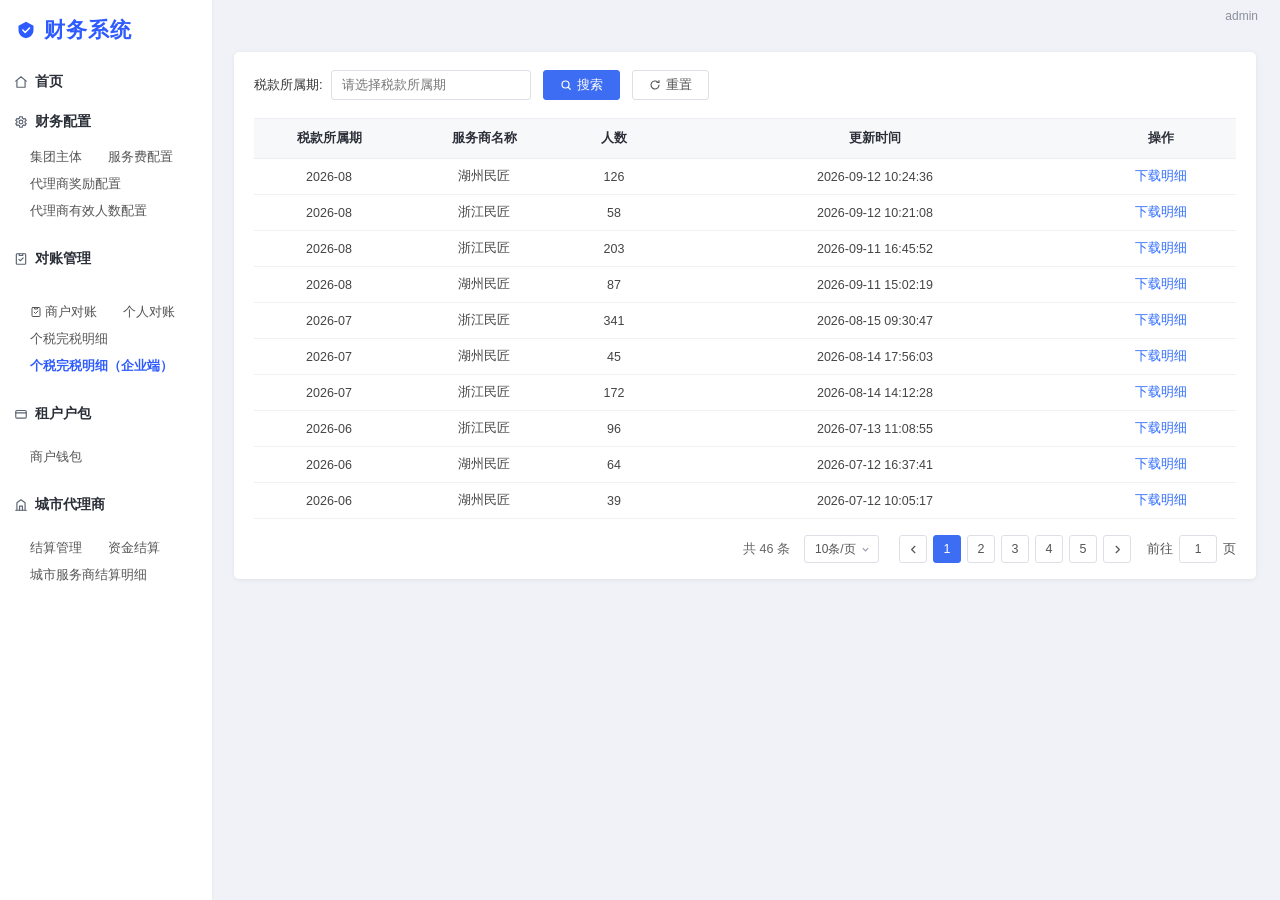
==== commit 3e78d122: "Restore enterprise view: no audit status/update/audit actions, period-only search" ====
--- a/tax-enterprise.html
+++ b/tax-enterprise.html
@@ -1,7 +1,8 @@
-<!DOCTYPE html>
-<html lang="zh-CN"><head>
+<!DOCTYPE html>
+<html lang="zh-CN">
+<head>
 <meta charset="UTF-8">
-<title>财务系统 - 个税完税明细</title>
+<title>财务系统 - 个税完税明细（企业端）</title>
 <link rel="stylesheet" href="./common.css">
 </head>
 <body>
@@ -11,8 +12,8 @@
   <aside class="sidebar">
     <div class="logo">
       <svg width="20" height="20" viewBox="0 0 24 24" fill="none">
-        <path d="M12 2 L21 7 V12 C21 17.2 17.3 20.8 12 22 C6.7 20.8 3 17.2 3 12 V7 Z" fill="#2e5bff"></path>
-        <path d="M8.2 12.1 L11 14.9 L16.2 9.7" stroke="#fff" stroke-width="1.8" fill="none" stroke-linecap="round" stroke-linejoin="round"></path>
+        <path d="M12 2 L21 7 V12 C21 17.2 17.3 20.8 12 22 C6.7 20.8 3 17.2 3 12 V7 Z" fill="#2e5bff"/>
+        <path d="M8.2 12.1 L11 14.9 L16.2 9.7" stroke="#fff" stroke-width="1.8" fill="none" stroke-linecap="round" stroke-linejoin="round"/>
       </svg>
       财务系统
     </div>
@@ -20,7 +21,7 @@
     <nav class="menu">
       <div class="menu-item">
         <span class="ic">
-          <svg width="14" height="14" viewBox="0 0 24 24" fill="none" stroke="currentColor" stroke-width="2" stroke-linecap="round" stroke-linejoin="round"><path d="M3 10.5 L12 3 L21 10.5"></path><path d="M5 9.5 V21 H19 V9.5"></path></svg>
+          <svg width="14" height="14" viewBox="0 0 24 24" fill="none" stroke="currentColor" stroke-width="2" stroke-linecap="round" stroke-linejoin="round"><path d="M3 10.5 L12 3 L21 10.5"/><path d="M5 9.5 V21 H19 V9.5"/></svg>
         </span>
         首页
       </div>
@@ -28,7 +29,7 @@
       <div class="menu-group">
         <div class="menu-title">
           <span class="ic">
-            <svg width="14" height="14" viewBox="0 0 24 24" fill="none" stroke="currentColor" stroke-width="2"><circle cx="12" cy="12" r="3.2"></circle><path d="M19 12a7 7 0 0 0-.1-1.2l2-1.5-2-3.4-2.3 1a7 7 0 0 0-2-1.2L14.2 3H9.8L9.4 5.7a7 7 0 0 0-2 1.2l-2.3-1-2 3.4 2 1.5A7 7 0 0 0 5 12c0 .4 0 .8.1 1.2l-2 1.5 2 3.4 2.3-1a7 7 0 0 0 2 1.2l.4 2.7h4.4l.4-2.7a7 7 0 0 0 2-1.2l2.3 1 2-3.4-2-1.5c.1-.4.1-.8.1-1.2z"></path></svg>
+            <svg width="14" height="14" viewBox="0 0 24 24" fill="none" stroke="currentColor" stroke-width="2"><circle cx="12" cy="12" r="3.2"/><path d="M19 12a7 7 0 0 0-.1-1.2l2-1.5-2-3.4-2.3 1a7 7 0 0 0-2-1.2L14.2 3H9.8L9.4 5.7a7 7 0 0 0-2 1.2l-2.3-1-2 3.4 2 1.5A7 7 0 0 0 5 12c0 .4 0 .8.1 1.2l-2 1.5 2 3.4 2.3-1a7 7 0 0 0 2 1.2l.4 2.7h4.4l.4-2.7a7 7 0 0 0 2-1.2l2.3 1 2-3.4-2-1.5c.1-.4.1-.8.1-1.2z"/></svg>
           </span>
           财务配置
         </div>
@@ -42,24 +43,24 @@
       <div class="menu-group">
         <div class="menu-title">
           <span class="ic">
-            <svg width="14" height="14" viewBox="0 0 24 24" fill="none" stroke="currentColor" stroke-width="2" stroke-linecap="round" stroke-linejoin="round"><rect x="4" y="3" width="16" height="18" rx="1.5"></rect><path d="M9 3 V6 H15 V3"></path><path d="M8.5 12.5 L11 15 L15.8 10.2"></path></svg>
+            <svg width="14" height="14" viewBox="0 0 24 24" fill="none" stroke="currentColor" stroke-width="2" stroke-linecap="round" stroke-linejoin="round"><rect x="4" y="3" width="16" height="18" rx="1.5"/><path d="M9 3 V6 H15 V3"/><path d="M8.5 12.5 L11 15 L15.8 10.2"/></svg>
           </span>
           对账管理
         </div>
         <div class="menu-sub" style="padding-top:20px;">
           <div class="row">
-            <a href="./index.html"><svg width="12" height="12" viewBox="0 0 24 24" fill="none" stroke="currentColor" stroke-width="2" stroke-linecap="round" stroke-linejoin="round" style="vertical-align:-2px;margin-right:3px;"><rect x="4" y="3" width="16" height="18" rx="1.5"></rect><path d="M9 3 V6 H15 V3"></path><path d="M8.5 12.5 L11 15 L15.8 10.2"></path></svg>商户对账</a>
+            <a href="./index.html"><svg width="12" height="12" viewBox="0 0 24 24" fill="none" stroke="currentColor" stroke-width="2" stroke-linecap="round" stroke-linejoin="round" style="vertical-align:-2px;margin-right:3px;"><rect x="4" y="3" width="16" height="18" rx="1.5"/><path d="M9 3 V6 H15 V3"/><path d="M8.5 12.5 L11 15 L15.8 10.2"/></svg>商户对账</a>
             <a href="#">个人对账</a>
           </div>
-          <div><a href="./tax.html" class="active">个税完税明细</a></div>
-          <div><a href="./tax-enterprise.html">个税完税明细（企业端）</a></div>
-        </div>
-      </div>
-
-      <div class="menu-group">
-        <div class="menu-title">
-          <span class="ic">
-            <svg width="14" height="14" viewBox="0 0 24 24" fill="none" stroke="currentColor" stroke-width="2" stroke-linecap="round" stroke-linejoin="round"><rect x="3" y="6" width="18" height="13" rx="2"></rect><path d="M3 10 H21"></path></svg>
+          <div><a href="./tax.html">个税完税明细</a></div>
+          <div><a href="./tax-enterprise.html" class="active">个税完税明细（企业端）</a></div>
+        </div>
+      </div>
+
+      <div class="menu-group">
+        <div class="menu-title">
+          <span class="ic">
+            <svg width="14" height="14" viewBox="0 0 24 24" fill="none" stroke="currentColor" stroke-width="2" stroke-linecap="round" stroke-linejoin="round"><rect x="3" y="6" width="18" height="13" rx="2"/><path d="M3 10 H21"/></svg>
           </span>
           租户户包
         </div>
@@ -71,7 +72,7 @@
       <div class="menu-group">
         <div class="menu-title">
           <span class="ic">
-            <svg width="14" height="14" viewBox="0 0 24 24" fill="none" stroke="currentColor" stroke-width="2" stroke-linecap="round" stroke-linejoin="round"><path d="M3 21 H21"></path><path d="M5 21 V8 L12 3 L19 8 V21"></path><path d="M9.5 21 V14 H14.5 V21"></path></svg>
+            <svg width="14" height="14" viewBox="0 0 24 24" fill="none" stroke="currentColor" stroke-width="2" stroke-linecap="round" stroke-linejoin="round"><path d="M3 21 H21"/><path d="M5 21 V8 L12 3 L19 8 V21"/><path d="M9.5 21 V14 H14.5 V21"/></svg>
           </span>
           城市代理商
         </div>
@@ -95,22 +96,12 @@
           <label class="field">税款所属期:
             <input type="text" placeholder="请选择税款所属期" style="width:200px;">
           </label>
-          <label class="field">服务商名称:
-            <select>
-              <option>请选择 服务商名称</option>
-              <option>湖州民匠</option>
-              <option>浙江民匠</option>
-            </select>
-          </label>
-          <label class="field">企业名称:
-            <input type="text" placeholder="请输入企业名称">
-          </label>
           <span class="btn btn-primary">
-            <svg width="12" height="12" viewBox="0 0 24 24" fill="none" stroke="currentColor" stroke-width="2.4" stroke-linecap="round"><circle cx="11" cy="11" r="7"></circle><path d="M20.5 20.5 L16.5 16.5"></path></svg>
+            <svg width="12" height="12" viewBox="0 0 24 24" fill="none" stroke="currentColor" stroke-width="2.4" stroke-linecap="round"><circle cx="11" cy="11" r="7"/><path d="M20.5 20.5 L16.5 16.5"/></svg>
             搜索
           </span>
           <span class="btn btn-plain">
-            <svg width="12" height="12" viewBox="0 0 24 24" fill="none" stroke="currentColor" stroke-width="2.2" stroke-linecap="round" stroke-linejoin="round"><path d="M20 12 A8 8 0 1 1 17.5 6.2"></path><path d="M20 3 V7 H16"></path></svg>
+            <svg width="12" height="12" viewBox="0 0 24 24" fill="none" stroke="currentColor" stroke-width="2.2" stroke-linecap="round" stroke-linejoin="round"><path d="M20 12 A8 8 0 1 1 17.5 6.2"/><path d="M20 3 V7 H16"/></svg>
             重置
           </span>
         </div>
@@ -118,21 +109,17 @@
         <!-- 数据表格 -->
         <table>
           <colgroup>
-            <col style="width:130px">
+            <col style="width:150px">
+            <col style="width:160px">
+            <col style="width:100px">
             <col>
-            <col style="width:140px">
-            <col style="width:80px">
-            <col style="width:100px">
-            <col style="width:175px">
-            <col style="width:265px">
+            <col style="width:150px">
           </colgroup>
           <thead>
             <tr>
               <th>税款所属期</th>
-              <th class="name">企业名称</th>
               <th>服务商名称</th>
               <th>人数</th>
-              <th>审核状态</th>
               <th>更新时间</th>
               <th>操作</th>
             </tr>
@@ -140,112 +127,92 @@
           <tbody>
             <tr>
               <td>2026-08</td>
-              <td class="name">杭州云栖网络科技有限公司</td>
               <td>湖州民匠</td>
               <td>126</td>
-              <td><i class="tag tag-pending">未审核</i></td>
               <td>2026-09-12 10:24:36</td>
               <td class="ops">
-                <span class="detail" style="position: relative;">下载明细</span><span class="detail">更新明细</span><span class="detail audit-btn">审核</span>
-              </td>
-            </tr>
-            <tr>
-              <td>2026-08</td>
-              <td class="name">宁波海曙众合餐饮管理有限公司</td>
+                <span class="detail">下载明细</span>
+              </td>
+            </tr>
+            <tr>
+              <td>2026-08</td>
               <td>浙江民匠</td>
               <td>58</td>
-              <td><i class="tag tag-done">已审核</i></td>
               <td>2026-09-12 10:21:08</td>
               <td class="ops">
-                <span class="detail">下载明细</span><span class="detail">更新明细</span><span class="detail disabled">审核</span>
-              </td>
-            </tr>
-            <tr>
-              <td>2026-08</td>
-              <td class="name">温州瓯海信达物流有限公司</td>
+                <span class="detail">下载明细</span>
+              </td>
+            </tr>
+            <tr>
+              <td>2026-08</td>
               <td>浙江民匠</td>
               <td>203</td>
-              <td><i class="tag tag-pending">未审核</i></td>
               <td>2026-09-11 16:45:52</td>
               <td class="ops">
-                <span class="detail">下载明细</span><span class="detail">更新明细</span><span class="detail audit-btn">审核</span>
-              </td>
-            </tr>
-            <tr>
-              <td>2026-08</td>
-              <td class="name">湖州吴兴博远商贸有限公司</td>
+                <span class="detail">下载明细</span>
+              </td>
+            </tr>
+            <tr>
+              <td>2026-08</td>
               <td>湖州民匠</td>
               <td>87</td>
-              <td><i class="tag tag-pending">未审核</i></td>
               <td>2026-09-11 15:02:19</td>
               <td class="ops">
-                <span class="detail">下载明细</span><span class="detail">更新明细</span><span class="detail audit-btn">审核</span>
+                <span class="detail">下载明细</span>
               </td>
             </tr>
             <tr>
               <td>2026-07</td>
-              <td class="name">嘉兴南湖区恒泰建筑劳务有限公司</td>
               <td>浙江民匠</td>
               <td>341</td>
-              <td><i class="tag tag-done">已审核</i></td>
               <td>2026-08-15 09:30:47</td>
               <td class="ops">
-                <span class="detail">下载明细</span><span class="detail">更新明细</span><span class="detail disabled">审核</span>
+                <span class="detail">下载明细</span>
               </td>
             </tr>
             <tr>
               <td>2026-07</td>
-              <td class="name">绍兴柯桥锦绣文化传媒有限公司</td>
               <td>湖州民匠</td>
               <td>45</td>
-              <td><i class="tag tag-pending">未审核</i></td>
               <td>2026-08-14 17:56:03</td>
               <td class="ops">
-                <span class="detail">下载明细</span><span class="detail">更新明细</span><span class="detail audit-btn">审核</span>
+                <span class="detail">下载明细</span>
               </td>
             </tr>
             <tr>
               <td>2026-07</td>
-              <td class="name">金华婺城鑫盛人力资源有限公司</td>
               <td>浙江民匠</td>
               <td>172</td>
-              <td><i class="tag tag-pending">未审核</i></td>
               <td>2026-08-14 14:12:28</td>
               <td class="ops">
-                <span class="detail">下载明细</span><span class="detail">更新明细</span><span class="detail audit-btn">审核</span>
+                <span class="detail">下载明细</span>
               </td>
             </tr>
             <tr>
               <td>2026-06</td>
-              <td class="name">台州椒江海明食品供应链有限公司</td>
               <td>浙江民匠</td>
               <td>96</td>
-              <td><i class="tag tag-done">已审核</i></td>
               <td>2026-07-13 11:08:55</td>
               <td class="ops">
-                <span class="detail">下载明细</span><span class="detail">更新明细</span><span class="detail disabled">审核</span>
+                <span class="detail">下载明细</span>
               </td>
             </tr>
             <tr>
               <td>2026-06</td>
-              <td class="name">湖州德清安捷物业管理有限公司</td>
               <td>湖州民匠</td>
               <td>64</td>
-              <td><i class="tag tag-pending">未审核</i></td>
               <td>2026-07-12 16:37:41</td>
               <td class="ops">
-                <span class="detail">下载明细</span><span class="detail">更新明细</span><span class="detail audit-btn">审核</span>
+                <span class="detail">下载明细</span>
               </td>
             </tr>
             <tr>
               <td>2026-06</td>
-              <td class="name">丽水莲都峰源生态农业发展有限公司</td>
               <td>湖州民匠</td>
               <td>39</td>
-              <td><i class="tag tag-pending">未审核</i></td>
               <td>2026-07-12 10:05:17</td>
               <td class="ops">
-                <span class="detail">下载明细</span><span class="detail">更新明细</span><span class="detail audit-btn">审核</span>
+                <span class="detail">下载明细</span>
               </td>
             </tr>
           </tbody>
@@ -258,7 +225,7 @@
             <option>10条/页</option>
           </select>
           <span class="pg">
-            <svg width="11" height="11" viewBox="0 0 24 24" fill="none" stroke="currentColor" stroke-width="2.6" stroke-linecap="round" stroke-linejoin="round"><polyline points="15 5 8 12 15 19"></polyline></svg>
+            <svg width="11" height="11" viewBox="0 0 24 24" fill="none" stroke="currentColor" stroke-width="2.6" stroke-linecap="round" stroke-linejoin="round"><polyline points="15 5 8 12 15 19"/></svg>
           </span>
           <span class="pg active">1</span>
           <span class="pg">2</span>
@@ -266,7 +233,7 @@
           <span class="pg">4</span>
           <span class="pg">5</span>
           <span class="pg">
-            <svg width="11" height="11" viewBox="0 0 24 24" fill="none" stroke="currentColor" stroke-width="2.6" stroke-linecap="round" stroke-linejoin="round"><polyline points="9 5 16 12 9 19"></polyline></svg>
+            <svg width="11" height="11" viewBox="0 0 24 24" fill="none" stroke="currentColor" stroke-width="2.6" stroke-linecap="round" stroke-linejoin="round"><polyline points="9 5 16 12 9 19"/></svg>
           </span>
           <span class="goto">前往 <input value="1"> 页</span>
         </div>
@@ -275,85 +242,5 @@
     </div>
   </main>
 </div>
-
-<!-- ============ 审核二次确认弹框 ============ -->
-<div class="modal-mask" id="auditMask">
-  <div class="modal-box">
-    <div class="modal-header">
-      <span>审核确认</span>
-      <span class="modal-close" id="auditClose" title="关闭">×</span>
-    </div>
-    <div class="modal-body">
-      <svg class="warn-ic" width="22" height="22" viewBox="0 0 24 24" fill="none">
-        <circle cx="12" cy="12" r="10.5" fill="#e6a23c"></circle>
-        <path d="M12 7.4 V12.6" stroke="#fff" stroke-width="2" stroke-linecap="round"></path>
-        <circle cx="12" cy="16.1" r="1.25" fill="#fff"></circle>
-      </svg>
-      <div>确认审核该条个税完税明细吗？<br>
-        企业：<span class="company" id="auditCompany"></span>；审核后状态将变为「已审核」，并发送给企业。</div>
-    </div>
-    <div class="modal-footer">
-      <span class="modal-btn cancel" id="auditCancel">取 消</span>
-      <span class="modal-btn ok" id="auditOk">确 定</span>
-    </div>
-  </div>
-</div>
-
-<!-- 操作成功轻提示 -->
-<div class="toast" id="toast">
-  <svg width="15" height="15" viewBox="0 0 24 24" fill="none" stroke="#2faf44" stroke-width="2.4" stroke-linecap="round" stroke-linejoin="round"><circle cx="12" cy="12" r="10"></circle><path d="M8 12.3 L11 15.3 L16.5 9.6"></path></svg>
-  审核成功
-</div>
-
-<script>
-(function () {
-  var mask = document.getElementById('auditMask');
-  var companyEl = document.getElementById('auditCompany');
-  var toast = document.getElementById('toast');
-  var currentBtn = null;
-  var toastTimer = null;
-
-  // 事件委托：点击「审核」按钮（已审核置灰的不响应）
-  document.querySelector('table tbody').addEventListener('click', function (e) {
-    var btn = e.target.closest('.audit-btn');
-    if (!btn || btn.classList.contains('disabled')) return;
-    currentBtn = btn;
-    var row = btn.closest('tr');
-    companyEl.textContent = row.querySelector('td.name').textContent;
-    mask.classList.add('show');
-  });
-
-  function closeMask() {
-    mask.classList.remove('show');
-    currentBtn = null;
-  }
-
-  function showToast() {
-    toast.classList.add('show');
-    clearTimeout(toastTimer);
-    toastTimer = setTimeout(function () { toast.classList.remove('show'); }, 3000);
-  }
-
-  // 确认审核：状态置为已审核、按钮置灰
-  document.getElementById('auditOk').addEventListener('click', function () {
-    if (!currentBtn) return;
-    var row = currentBtn.closest('tr');
-    var tag = row.querySelector('.tag');
-    tag.className = 'tag tag-done';
-    tag.textContent = '已审核';
-    currentBtn.classList.remove('audit-btn');
-    currentBtn.classList.add('disabled');
-    closeMask();
-    showToast();
-  });
-
-  document.getElementById('auditCancel').addEventListener('click', closeMask);
-  document.getElementById('auditClose').addEventListener('click', closeMask);
-  mask.addEventListener('click', function (e) {
-    if (e.target === mask) closeMask();
-  });
-})();
-</script>
-
-
-</body></html>
+</body>
+</html>
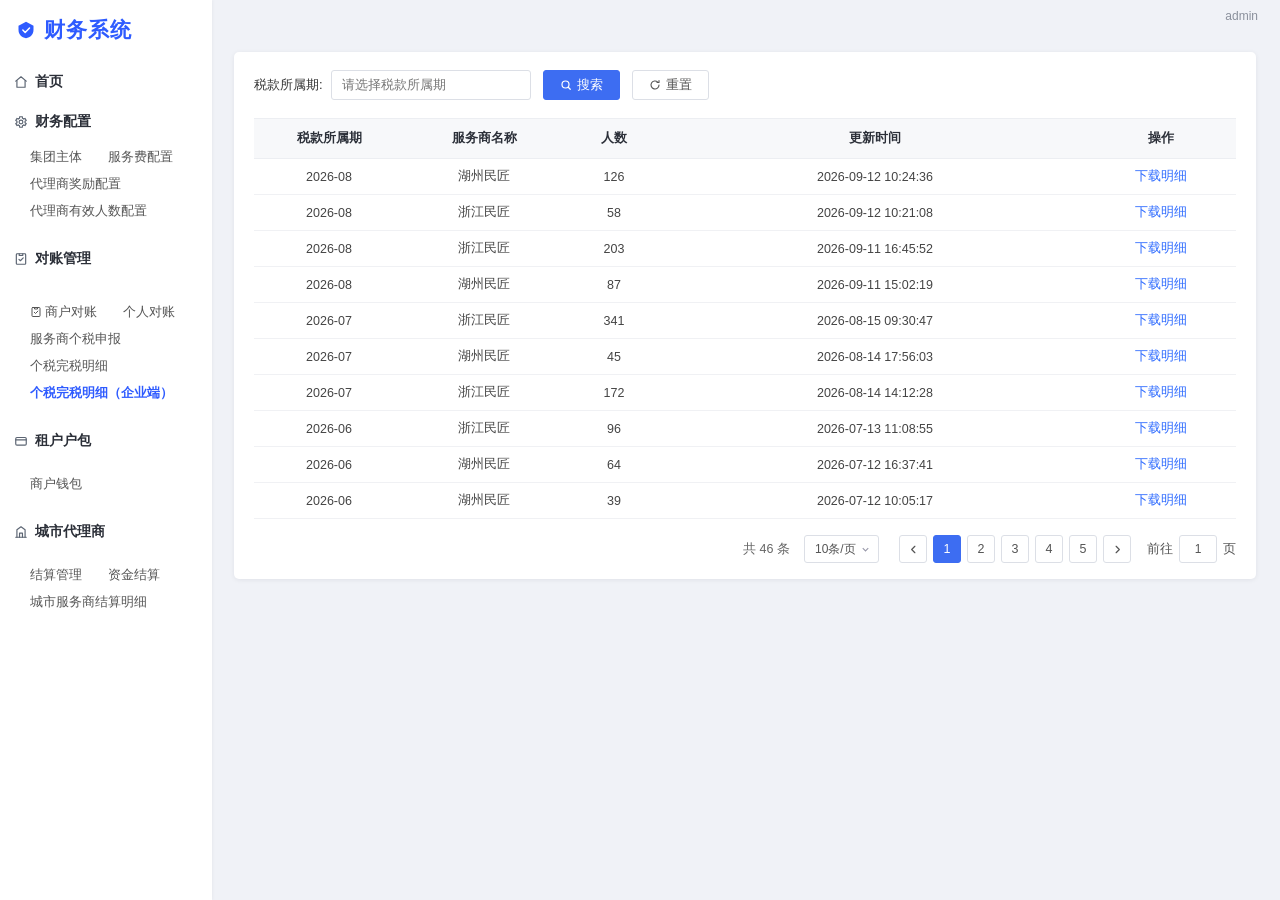
==== commit 43cc6c98: "Add provider tax declaration page; reorder sidebar menus; remove audit from tax detail" ====
--- a/tax-enterprise.html
+++ b/tax-enterprise.html
@@ -52,6 +52,7 @@
             <a href="./index.html"><svg width="12" height="12" viewBox="0 0 24 24" fill="none" stroke="currentColor" stroke-width="2" stroke-linecap="round" stroke-linejoin="round" style="vertical-align:-2px;margin-right:3px;"><rect x="4" y="3" width="16" height="18" rx="1.5"/><path d="M9 3 V6 H15 V3"/><path d="M8.5 12.5 L11 15 L15.8 10.2"/></svg>商户对账</a>
             <a href="#">个人对账</a>
           </div>
+          <div><a href="./tax-provider.html">服务商个税申报</a></div>
           <div><a href="./tax.html">个税完税明细</a></div>
           <div><a href="./tax-enterprise.html" class="active">个税完税明细（企业端）</a></div>
         </div>
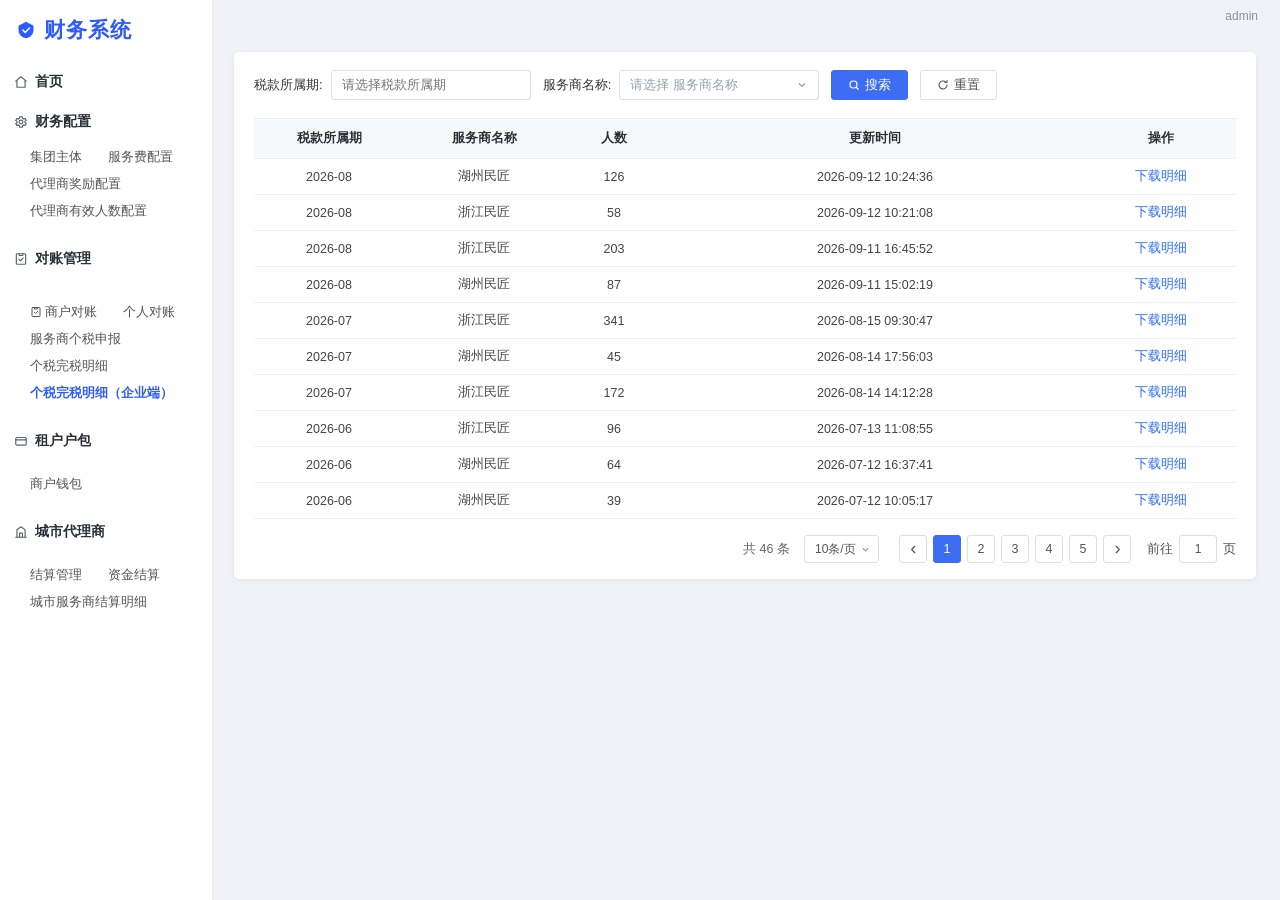
==== commit 06b55ce0: "Add service provider name filter on enterprise tax page" ====
--- a/tax-enterprise.html
+++ b/tax-enterprise.html
@@ -96,6 +96,13 @@
         <div class="toolbar">
           <label class="field">税款所属期:
             <input type="text" placeholder="请选择税款所属期" style="width:200px;">
+          </label>
+          <label class="field">服务商名称:
+            <select>
+              <option>请选择 服务商名称</option>
+              <option>湖州民匠</option>
+              <option>浙江民匠</option>
+            </select>
           </label>
           <span class="btn btn-primary">
             <svg width="12" height="12" viewBox="0 0 24 24" fill="none" stroke="currentColor" stroke-width="2.4" stroke-linecap="round"><circle cx="11" cy="11" r="7"/><path d="M20.5 20.5 L16.5 16.5"/></svg>
--- a/common.css
+++ b/common.css
@@ -274,6 +274,61 @@
   gap: 7px;
 }
 .toast.show { display: inline-flex; }
+.toast.error { background: #fef0f0; color: #f56c6c; border-color: #fde2e2; }
+.toast.error svg { display: none; }
+
+/* ============ 上传个税申报弹框 ============ */
+.modal-box.wide { width: 470px; }
+.modal-body.form { display: block; padding: 14px 24px 4px; }
+.form-row { display: flex; align-items: center; margin-bottom: 15px; }
+.form-row > label {
+  width: 92px;
+  flex-shrink: 0;
+  text-align: right;
+  padding-right: 12px;
+  color: #606266;
+  font-size: 13px;
+}
+.form-row > label .req { color: #f56c6c; margin-right: 3px; }
+.form-row input[type="text"],
+.form-row input[type="month"],
+.form-row select {
+  flex: 1;
+  height: 32px;
+  border: 1px solid #dcdfe6;
+  border-radius: 3px;
+  padding: 0 10px;
+  font-size: 12.5px;
+  color: #333;
+  background: #fff;
+  outline: none;
+}
+.form-row select {
+  appearance: none; -webkit-appearance: none;
+  background: #fff url("data:image/svg+xml;utf8,<svg xmlns='http://www.w3.org/2000/svg' width='12' height='12' viewBox='0 0 24 24' fill='none' stroke='%2399a' stroke-width='2.4'><polyline points='6 9 12 15 18 9'/></svg>") no-repeat right 10px center;
+  padding-right: 28px;
+}
+.dl-tpl { color: #2e6bff; cursor: default; }
+.upload-area {
+  flex: 1;
+  border: 1px dashed #dcdfe6;
+  border-radius: 5px;
+  background: #fafbfc;
+  min-height: 96px;
+  display: flex;
+  flex-direction: column;
+  align-items: center;
+  justify-content: center;
+  gap: 7px;
+  cursor: pointer;
+  color: #909399;
+  font-size: 12.5px;
+  padding: 10px;
+  text-align: center;
+}
+.upload-area:hover { border-color: #3d6df2; color: #3d6df2; }
+.upload-area .ua-name { color: #303133; }
+.table-bar { display: flex; justify-content: flex-end; margin-bottom: 12px; }
 
 /* ============ 分页 ============ */
 .pager {
